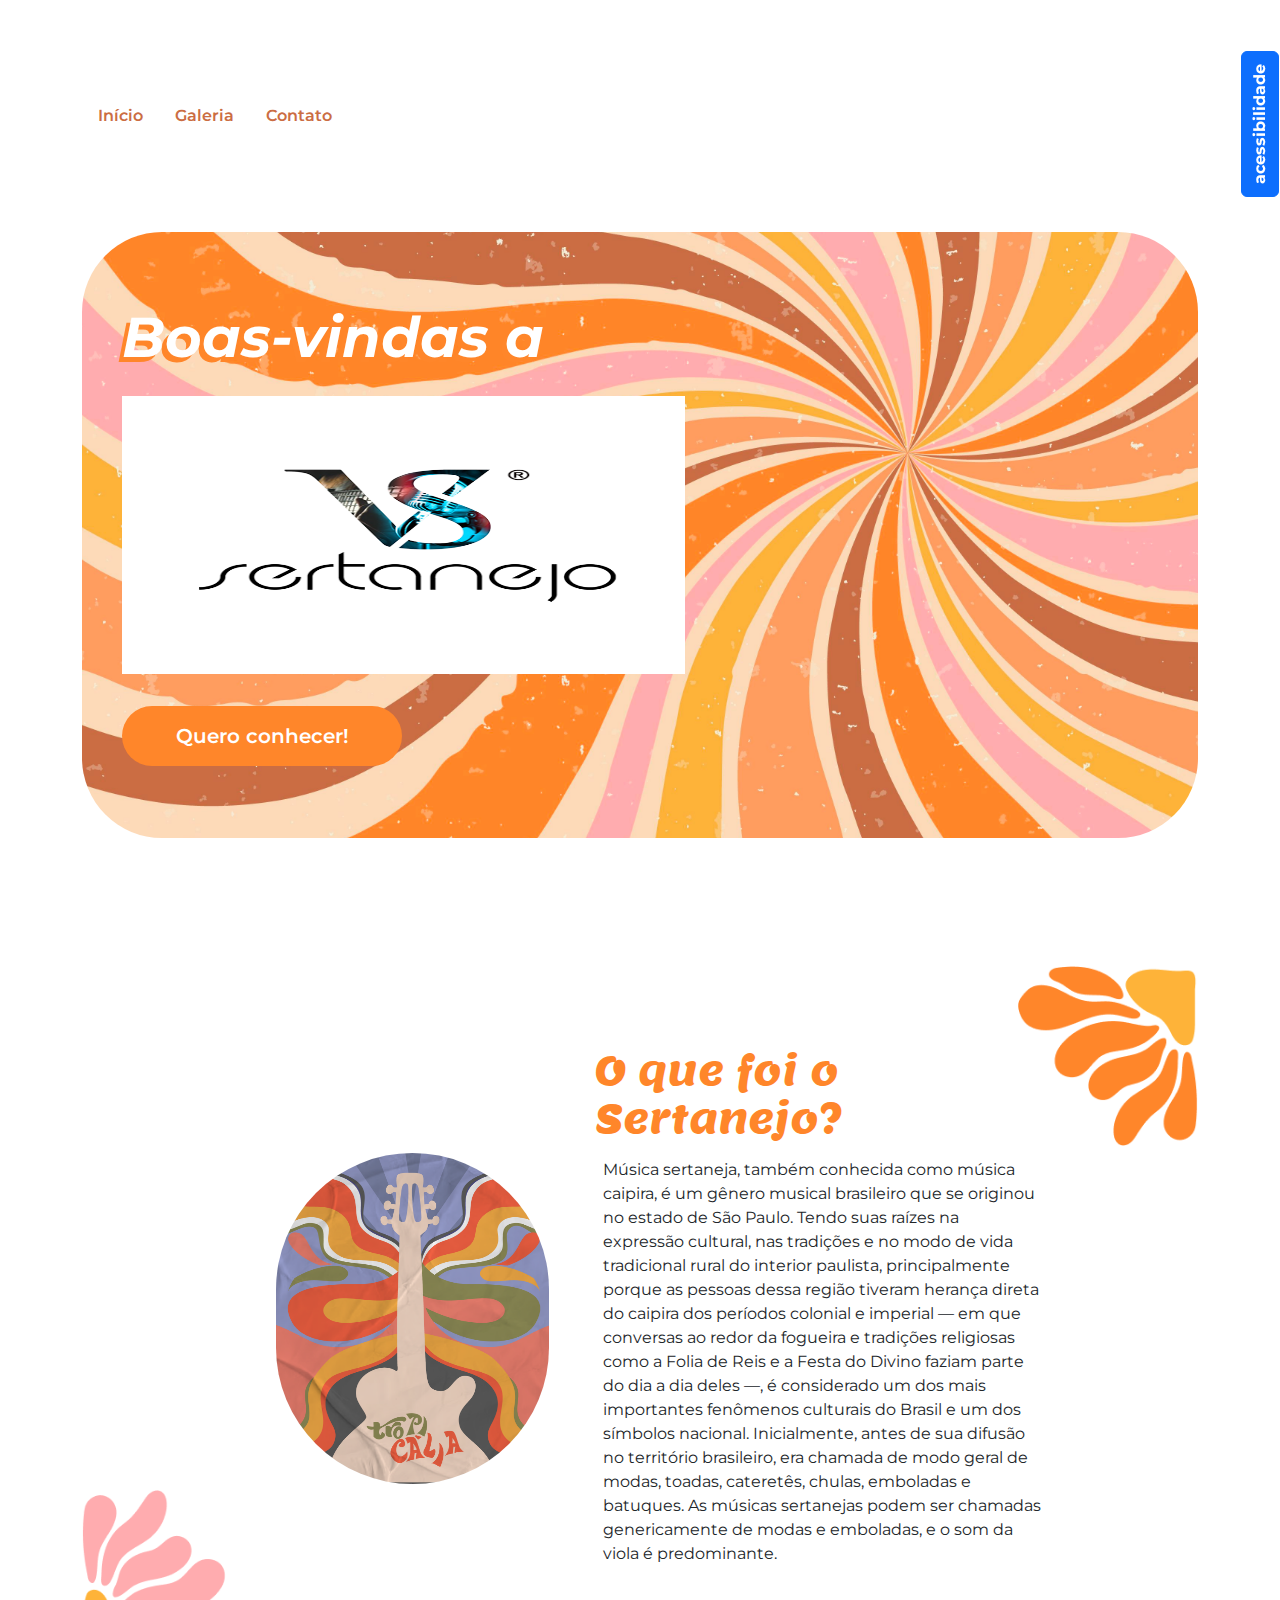
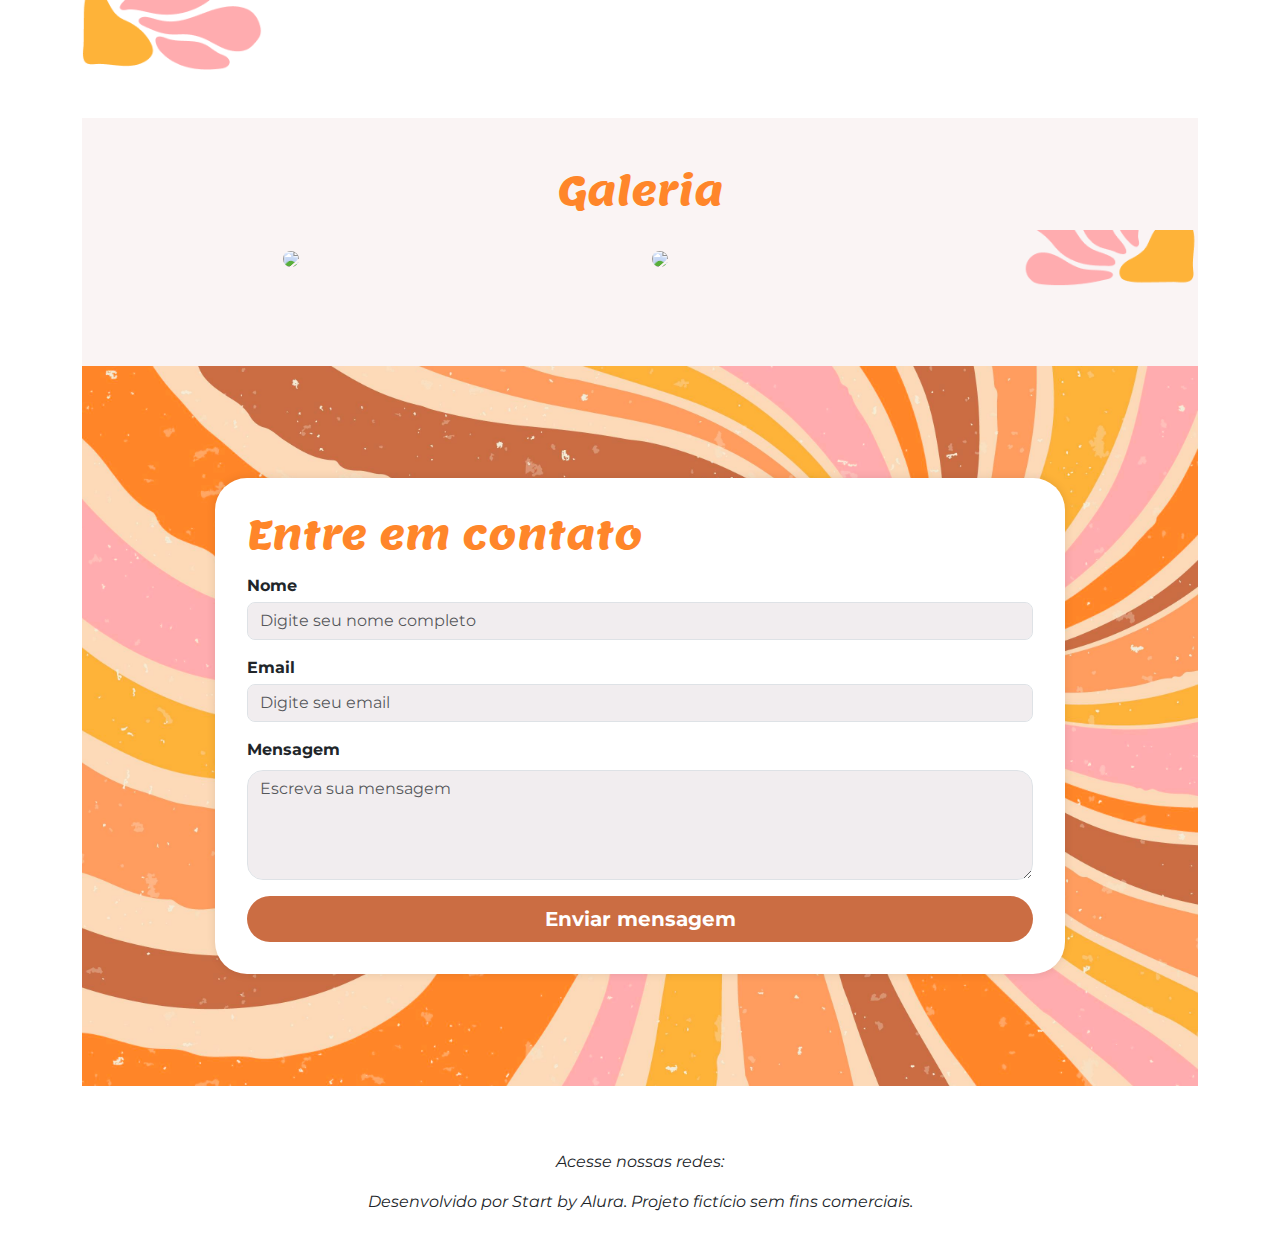
==== site-acessivel-aula-10/index.html @ 6cdac30d "Add files via upload" ====
<!DOCTYPE html>
<html lang="pt-br">

<head>
    <meta charset="UTF-8">
    <meta name="viewport" content="width=device-width, initial-scale=1">
    <link rel="preconnect" href="https://fonts.googleapis.com">
    <title>Tropicália</title>
    <link href="https://cdnjs.cloudflare.com/ajax/libs/bootstrap/5.3.3/css/bootstrap.min.css" rel="stylesheet">
    <link rel="stylesheet" href="https://cdnjs.cloudflare.com/ajax/libs/bootstrap-icons/1.11.3/font/bootstrap-icons.min.css">
    <link rel="stylesheet" href="styles.css">
</head>

<body>
    <header class=" p-5">

        <nav class="container d-flex justify-content-between align-items-center" >
            <ul class="nav mt-5">
                <li class="nav-item"><a class="nav-link" href="#inicio">Início</a></li>
                <li class="nav-item"><a class="nav-link" href="#galeria">Galeria</a></li>
                <li class="nav-item"><a class="nav-link" href="#contato">Contato</a></li>
            </ul>
            <div id="acessibilidade" class="menu-acessibilidade"> 
                <button id="botao-acessibilidade" class="btn btn-primary fw-bold rotacao-botao" aria-expanded="false">acessibilidade</button>
                <div id="opcoes-acessibilidade" class="opcoes-acessibilidade apresenta-lista">
                    <button id="aumentar-fonte" class="btn btn-primary fw-bold" aria-label="Aumentar o tamanho da fonte">A+</button>
                    <button id="diminuir-fonte" class="btn btn-primary fw-bold" aria-label="diminuir o tamanho da fonte">A-</button>
                    <button id="alterna-contraste" class="btn btn-primary fw-bold" aria-label="Alterna o contraste de cores"> <i class="bi bi-shadows"></i></button>         
                </div>
            </div>
        </nav>
       
    </header>


    <main class="container my-5">

        <section id="inicio" class="my-5">
            <div class="inicio-fundo d-flex justify-content-between align-items-center">
                <div class="esquerda-conteudo">
                    <h1 class="display-4 text-white fst-italic fw-bold">Boas-vindas a</h1>
                    <img src="img/LOGO-2022.png" class="mb-3" width="563"
                        height="278" loading="lazy">
                    <a href="#tropicalia"
                        class="btn btn-primary btn-lg botao-inicio fw-semibold">Quero
                        conhecer!</a>
                </div>
              </div>
        </section>

        <section id="tropicalia" class="my-5 pt-6 secao-tropicalia" tabindex="0" aria-label="Seção explicativa sobre a tropicália">
            <div class="container d-flex align-items-center ">
                <div class="col-4 d-flex justify-content-center ">
                    <img src="img/image (1).png" class="rounded-pill" width="273" height="331" loading="lazy">
                </div>
                <div class="col-5">
                    <h2>O que foi o Sertanejo?</h2>
                    <p class="p-2">Música sertaneja, também conhecida como música caipira, é um gênero musical brasileiro que se originou no estado de São Paulo. Tendo suas raízes na expressão cultural, nas tradições e no modo de vida tradicional rural do interior paulista, principalmente porque as pessoas dessa região tiveram herança direta do caipira dos períodos colonial e imperial — em que conversas ao redor da fogueira e tradições religiosas como a Folia de Reis e a Festa do Divino faziam parte do dia a dia deles —, é considerado um dos mais importantes fenômenos culturais do Brasil e um dos símbolos nacional. Inicialmente, antes de sua difusão no território brasileiro, era chamada de modo geral de modas, toadas, cateretês, chulas, emboladas e batuques. As músicas sertanejas podem ser chamadas genericamente de modas e emboladas, e o som da viola é predominante.</p>
                </div>
            </div>
        </section>

        <section id="galeria" tabindex="0" aria-label="Seção de galeria de imagens">
            <h2 class="text-center pt-5">Galeria</h2>
            <div class="container p-3 mt-3 fundo-galeria ">

                <div class="row justify-content-md-center">
                    <div class="col-md-4">
                        <img src="https://upload.wikimedia.org/wikipedia/commons/a/a9/Sertanejo_sofrido.jpg"
                            class="img-fluid rounded-5" loading="lazy">
                    </div>
                    <div class="col-md-4">
                        <img src="https://upload.wikimedia.org/wikipedia/commons/1/1c/Vaqueiros.jpg" class="img-fluid rounded-5"
                            loading="lazy">
                    </div>
                </div>

                    </div>
                </div>
             </div>
        </section>

        <section id="contato">
            <div class="container p-5 d-flex justify-content-center">
                <div class="col-md-8 col-lg-10 rounded-5 formulario"> <!-- Caixa do formulário com 60% de largura -->
                    <h2 class="mb-3">Entre em contato</h2>
                    <form>
                        <div class="form-group mb-3">
                            <label for="nome">Nome</label>
                            <input type="text" id="nome" name="nome" class="form-control rounded-3 mt-1"
                                placeholder="Digite seu nome completo">
                        </div>
                        <div class="form-group mb-3">
                            <label for="email">Email</label>
                            <input type="email" id="email" name="email" class="form-control rounded-3 mt-1"
                                placeholder="Digite seu email">
                        </div>
                        <div class="form-group mb-3">
                            <label for="mensagem">Mensagem</label>
                            <textarea id="mensagem" name="mensagem" class="form-control rounded-4 mt-2" rows="4"
                                placeholder="Escreva sua mensagem"></textarea>
                        </div>
                        <div class="d-grid gap-2">
                            <button type="submit" class="btn btn-primary btn-lg rounded-pill">Enviar
                                mensagem</button>
                        </div>
                    </form>
                </div>
            </div>
        </section>
    </main>
    <footer class="text-center p-3 fst-italic">
        <p>Acesse nossas redes:</p>
        <i class="bi bi-whatsapp"></i>
        <i class="bi bi-instagram"></i>
        <i class="bi bi-tiktok"></i>
        <p class="mt-3">Desenvolvido por Start by Alura. Projeto fictício sem fins comerciais.</p>
    </footer>
    <script src="https://cdnjs.cloudflare.com/ajax/libs/scrollReveal.js/4.0.9/scrollreveal.js"></script>
    <script src="script.js"></script>
  
</body>

</html>
---- site-acessivel-aula-10/styles.css ----
@import url('https://fonts.googleapis.com/css2?family=Montserrat:ital,wght@0,100..900;1,100..900&display=swap');
@import url('https://fonts.googleapis.com/css2?family=Lemon&display=swap');

:root {
    --laranja-claro: #FF862A;
    --alto-contraste-fundo: #000000;
    --alto-contraste-texto: #ffffff;
    --alto-contraste-link: #ffd700;
}

body {
    font-size: 1rem;
    font-family: 'Montserrat';
}

header {
    background-color: #ffffff;
}


section {
    padding-bottom: 5rem;
}


.nav-link {
    color: #CB6D43;
    font-weight: 600;
}

.inicio-fundo {
    /* aula 3 */
    background-image: url('img/4965007.jpg');
    /* Substitua pelo caminho da sua imagem */
    background-size: cover;
    background-position: right;
    border-radius: 80px;
    width: 100%;
    height: 606px;
    padding: 40px;
    margin: 0 auto;
}

/* posicionamento para a imagem à direita */
.img-inicio {
    position: absolute;
    right: 0;
    top: 18rem;
    width: 45rem;
    height: auto;
}


.esquerda-conteudo {
    display: flex;
    flex-direction: column;
    align-items: flex-start;
    gap: 1rem;
}


.botao-inicio {
    background-color: var(--laranja-claro);
    border-radius: 30px;
    border: none;
    width: 14em;
    height: 3em;
    align-content: center;

}

.display-4 {
    text-shadow: -5px 5px var(--laranja-claro);
}


#tropicalia {
    position: relative;
    padding-top: 5rem;
    margin-top: 3rem;
    margin-bottom: 3rem;
    background: url('img/flor.png') top right no-repeat,
        url('img/flor-esquerda.png') bottom left no-repeat;
    background-size: 180px 180px;
    /* Ajuste o tamanho conforme necessário */
}

#tropicalia .container {
    display: flex;
    align-items: center;
    justify-content: center;
    position: relative;
    z-index: 1;
    /* Garante que o conteúdo fica acima das imagens do background */
}


h2 {
    font-family: 'Lemon', serif;
    font-size: 2.5em;
    font-style: normal;
    color: var(--laranja-claro);
}

#galeria {
    background-color: #FAF4F4;

}

.fundo-galeria {
    background: url('img/flor-bottom-direita.png') bottom right no-repeat;
    background-size: 180px 180px;
}

#contato {
    background-image: url('img/4965007.jpg');
    background-size: cover;
    padding: 4rem 0;
    /* Espaçamento interno para a seção de contato */

}

.formulario {
    background-color: #ffffff;
    padding: 2rem;
    /* Espaçamento interno dentro do formulário */
    border-radius: 10px;
    /* Borda arredondada para o formulário */
    box-shadow: 0 0 10px rgba(0, 0, 0, 0.1);
    /* Sombra suave para destacar o formulário */
    font-weight: bold;
}

.formulario button {
    background-color: #CB6D43;
    border: none;
    font-weight: bold;
}

.form-control {
    background-color: #F1EDEF;
}
.menu-acessibilidade{
    position: fixed;
    top:2rem;
    right:20px;
    z-index: 1000;
}

.rotacao-botao{
    transform: rotate(-90deg);
    transform-origin: right center;
}

.opcoes-acessibilidade{
    margin-top:10px;
    display: flex;
    flex-direction: column;
}

.opcoes-acessibilidade button{
    margin-bottom: 5px;
}
.apresenta-lista{
    display: none;
}

.alto-contraste{
    background-color: var(--alto-contraste-fundo);
    color: var(--alto-contraste-texto);
}

.alto-contraste header,
.alto-contraste footer,
.alto-contraste .formulario{
    background-color: var(--alto-contraste-fundo);
    color: var(--alto-contraste-texto);
}

.alto-contraste .nav-link{
    color: var(--alto-contraste-link);
}

.alto-contraste .botao-inicio,
.alto-contraste .formulario button,
.alto-contraste .btn-primary{
    background-color: var(--alto-contraste-link);
    color: var(--alto-contraste-fundo)
}

.alto-contraste #tropicalia {
    background: none;
}

.alto-contraste #galeria {
    background-color: var(--alto-contraste-fundo);
}
.alto-contraste .fundo-galeria {
    background: none;
}
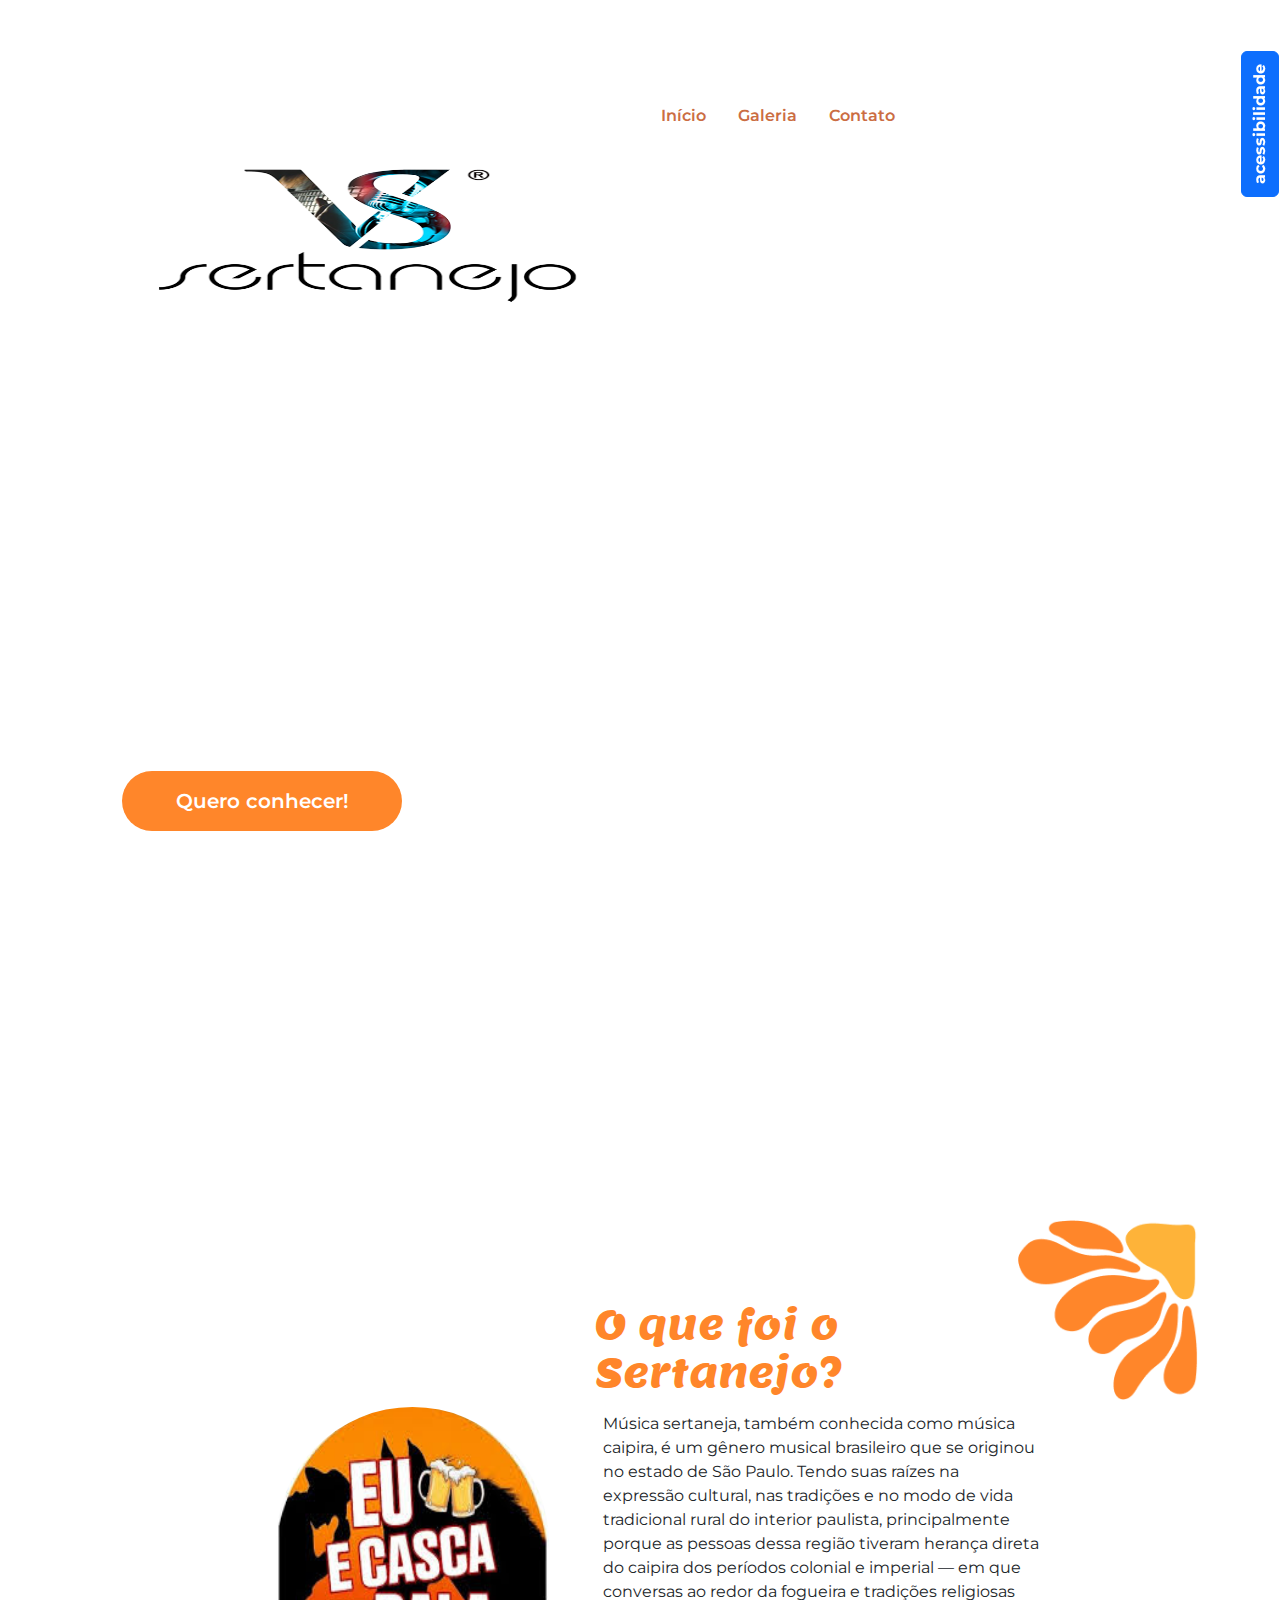
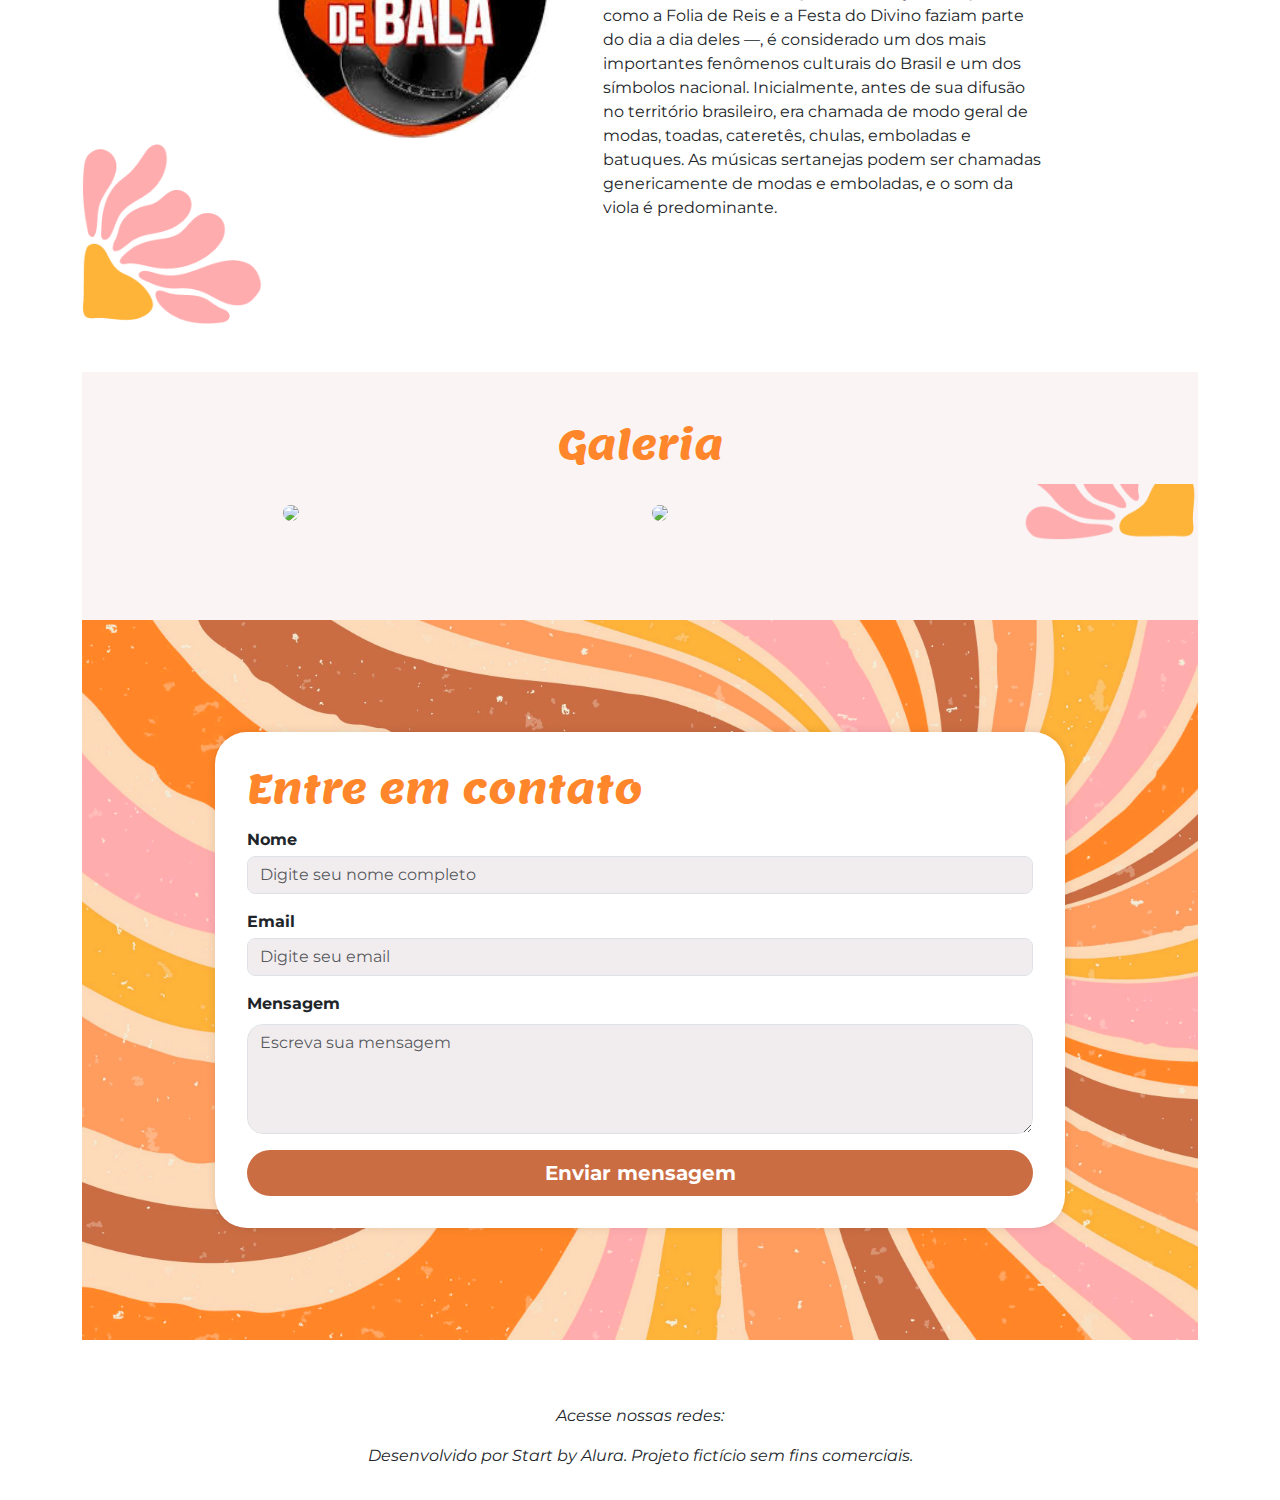
==== commit e04c84c8: "Add files via upload" ====
--- a/site-acessivel-aula-10/index.html
+++ b/site-acessivel-aula-10/index.html
@@ -16,6 +16,8 @@
 
         <nav class="container d-flex justify-content-between align-items-center" >
             <ul class="nav mt-5">
+                <img src="img/LOGO-2022.png" class="mb-3" width="563"
+                        height="278" loading="lazy">
                 <li class="nav-item"><a class="nav-link" href="#inicio">Início</a></li>
                 <li class="nav-item"><a class="nav-link" href="#galeria">Galeria</a></li>
                 <li class="nav-item"><a class="nav-link" href="#contato">Contato</a></li>
@@ -38,9 +40,8 @@
         <section id="inicio" class="my-5">
             <div class="inicio-fundo d-flex justify-content-between align-items-center">
                 <div class="esquerda-conteudo">
-                    <h1 class="display-4 text-white fst-italic fw-bold">Boas-vindas a</h1>
-                    <img src="img/LOGO-2022.png" class="mb-3" width="563"
-                        height="278" loading="lazy">
+                    <h1 class="display-4 text-white fst-italic fw-bold"></h1>
+                    
                     <a href="#tropicalia"
                         class="btn btn-primary btn-lg botao-inicio fw-semibold">Quero
                         conhecer!</a>
@@ -51,7 +52,7 @@
         <section id="tropicalia" class="my-5 pt-6 secao-tropicalia" tabindex="0" aria-label="Seção explicativa sobre a tropicália">
             <div class="container d-flex align-items-center ">
                 <div class="col-4 d-flex justify-content-center ">
-                    <img src="img/image (1).png" class="rounded-pill" width="273" height="331" loading="lazy">
+                    <img src="[data-uri]" class="rounded-pill" width="273" height="331" loading="lazy">
                 </div>
                 <div class="col-5">
                     <h2>O que foi o Sertanejo?</h2>
--- a/site-acessivel-aula-10/styles.css
+++ b/site-acessivel-aula-10/styles.css
@@ -30,7 +30,7 @@
 
 .inicio-fundo {
     /* aula 3 */
-    background-image: url('img/4965007.jpg');
+    background-image: url('https://images02.brasildefato.com.br/ff2e579fbda7f859d070e0458682e3b9.jpeg');
     /* Substitua pelo caminho da sua imagem */
     background-size: cover;
     background-position: right;
